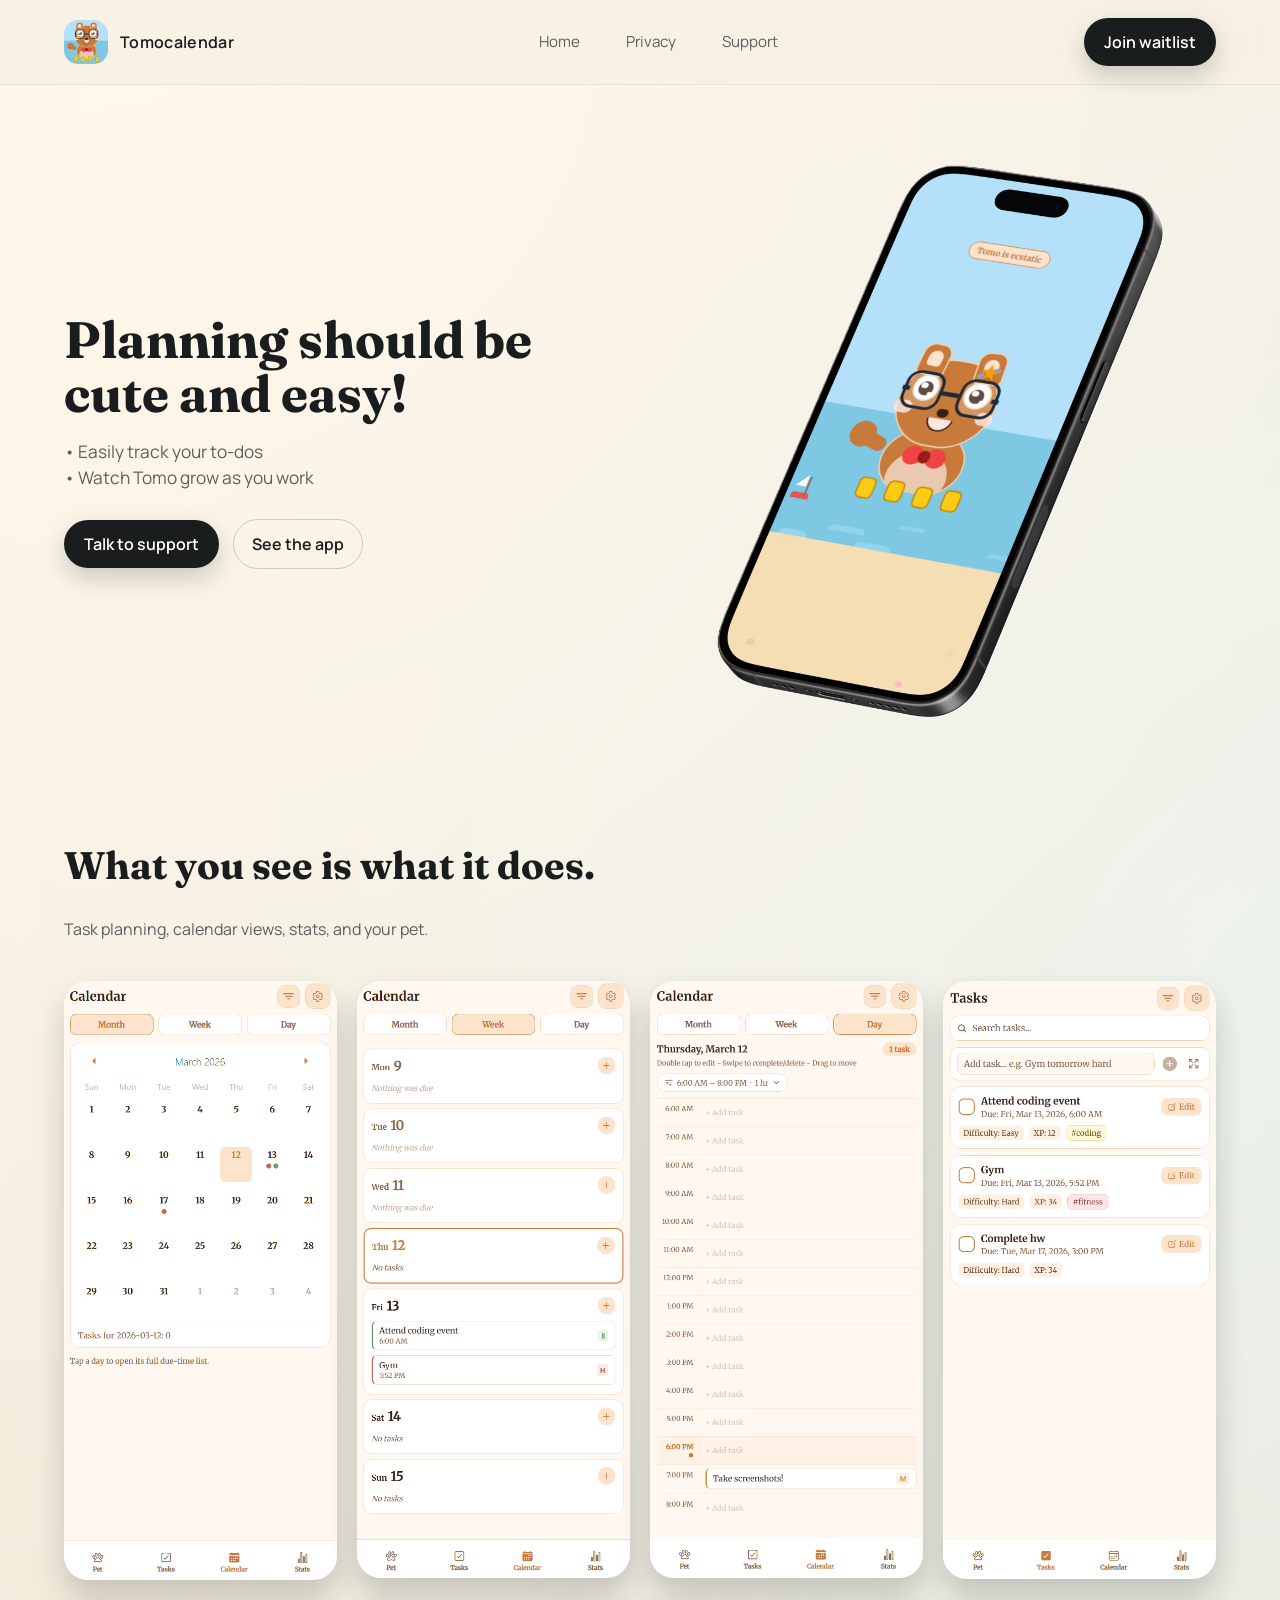
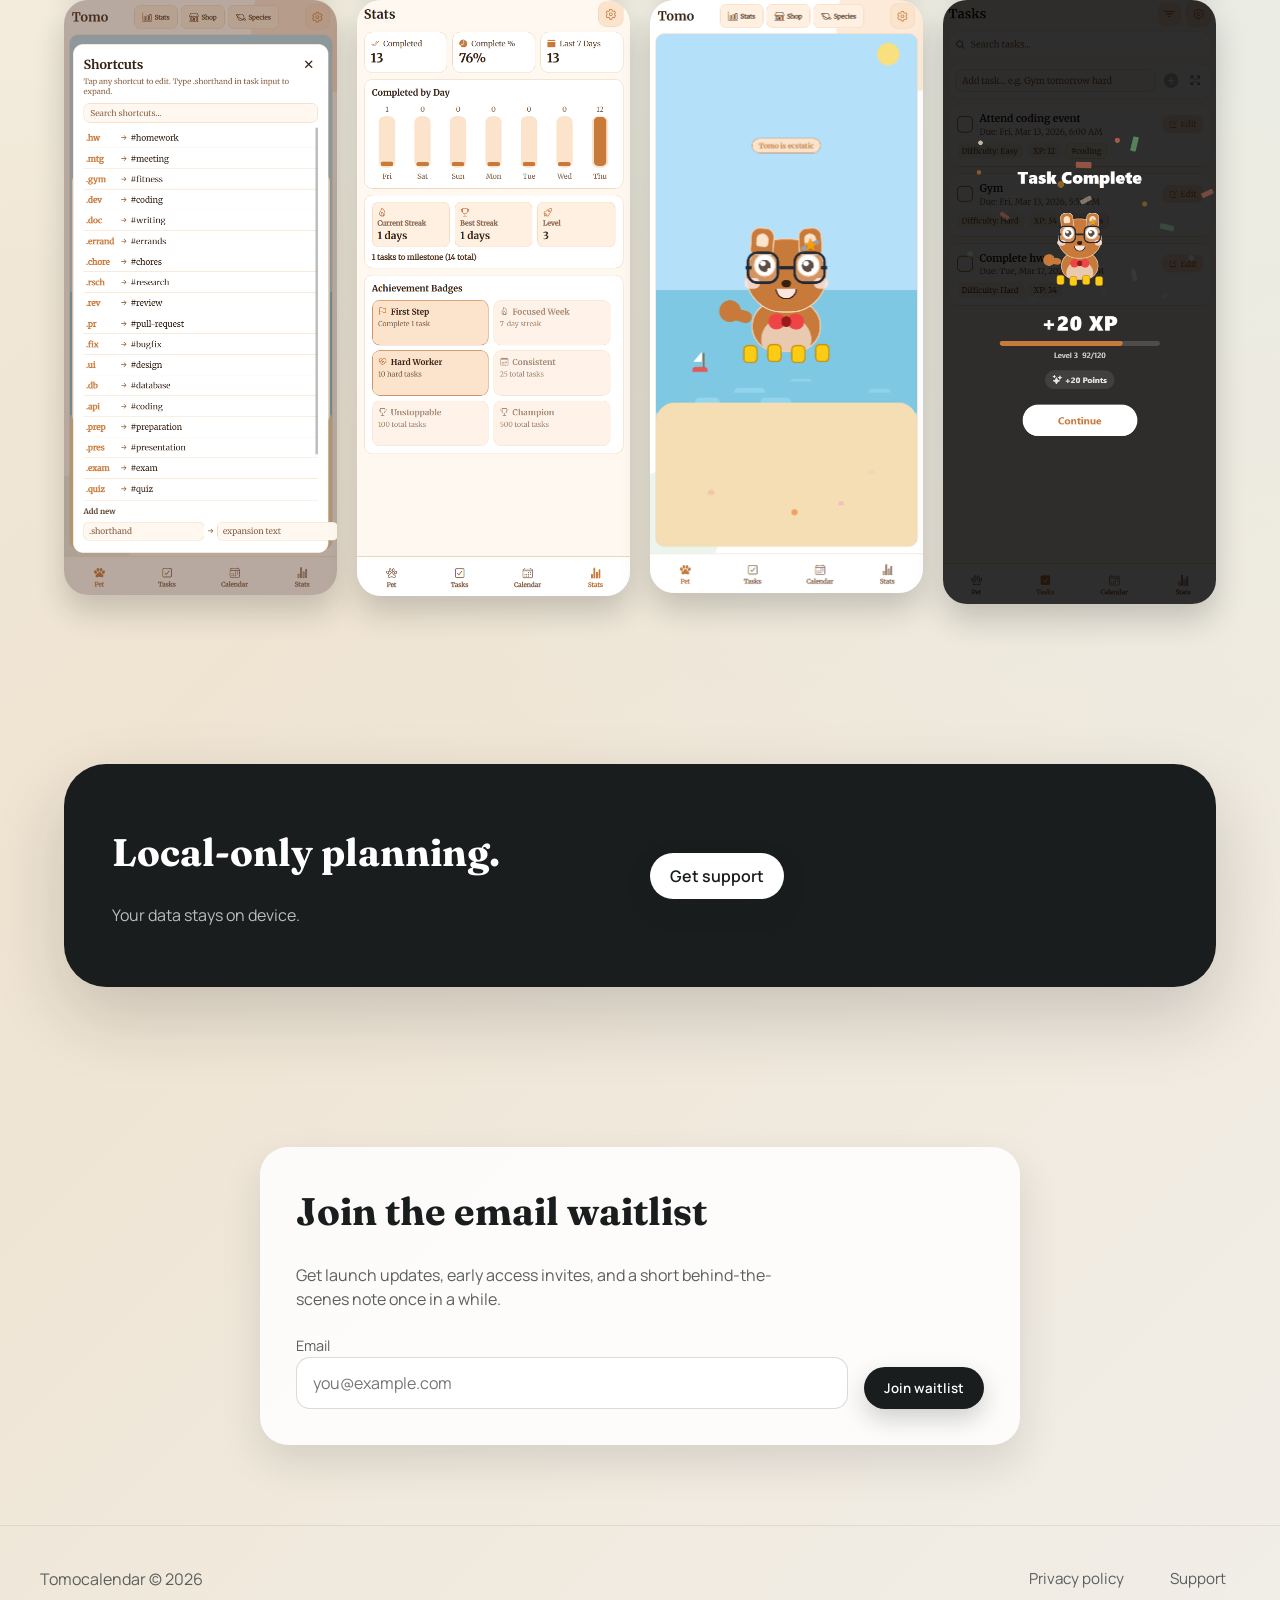
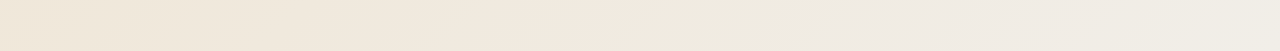
==== index.html @ 26db6b05 "first commit" ====
﻿<!DOCTYPE html>
<html lang="en">
  <head>
    <meta charset="UTF-8" />
    <meta name="viewport" content="width=device-width, initial-scale=1" />
    <title>Tomocalendar — Modern calendar + todo app</title>
    <meta
      name="description"
      content="Tomocalendar is a calm, modern calendar and todo app built for focus, clarity, and beautiful daily flow."
    />
    <link rel="preconnect" href="https://fonts.googleapis.com" />
    <link rel="preconnect" href="https://fonts.gstatic.com" crossorigin />
    <link
      href="https://fonts.googleapis.com/css2?family=Fraunces:wght@400;600;700&family=Manrope:wght@400;500;600;700&display=swap"
      rel="stylesheet"
    />
    <link rel="stylesheet" href="styles.css" />
  </head>
  <body>
    <header class="site-header">
      <nav class="nav">
        <a class="brand" href="index.html">
          <span class="brand-mark">
            <img src="assets/logo.png" alt="Tomo Calendar logo" />
          </span>
          <span>Tomocalendar</span>
        </a>
        <div class="nav-links">
          <a href="index.html">Home</a>
          <a href="privacy.html">Privacy</a>
          <a href="support.html">Support</a>
        </div>
        <a class="cta" href="index.html#waitlist">Join waitlist</a>
      </nav>
    </header>

    <main>
      <section class="hero">
        <div class="hero-copy reveal">
          <h1>Planning should be cute and easy!</h1>
          <p>
            • Easily track your to-dos
            <br>
            • Watch Tomo grow as you work
          </p>
          <div class="hero-actions">
            <a class="cta" href="support.html">Talk to support</a>
            <a class="secondary-button" href="#gallery">See the app</a>
          </div>
        </div>
        <div class="hero-media reveal">
          <img
            src="assets/mockup.png"
            alt="Tomocalendar mockup on a phone"
            class="hero-mockup"
          />
        </div>
      </section>

      <section class="section" id="gallery">
        <div class="reveal">
          <h2 class="section-title">What you see is what it does.</h2>
          <p class="section-subtitle">
            Task planning, calendar views, stats, and your pet.
          </p>
        </div>
        <div class="gallery reveal">
          <div class="phone-shot">
            <img
              src="assets/viewdotplotformonth.png"
              alt="Weekly schedule view on a phone"
            />
          </div>
          <div class="phone-shot">
            <img
              src="assets/viewweekschedule.png"
              alt="Daily schedule view on a phone"
            />
          </div>
          <div class="phone-shot">
            <img
              src="assets/viewdayschedule.png"
              alt="Monthly calendar dot plot on a phone"
            />
          </div>
          <div class="phone-shot">
            <img
              src="assets/easilyaddremovetasks.png"
              alt="Task list on a phone"
            />
          </div>
          <div class="phone-shot">
            <img
              src="assets/addshortcuts.png"
              alt="Task shortcuts on a phone"
            />
          </div>
          <div class="phone-shot">
            <img src="assets/viewstats.png" alt="Stats view on a phone" />
          </div>
          <div class="phone-shot">
            <img
              src="assets/raiseyourvirtualcompanion.png"
              alt="Tomodachi companion view on a phone"
            />
          </div>
          <div class="phone-shot">
            <img src="assets/happytomo.png" alt="Happy Tomodachi on a phone" />
          </div>
        </div>
      </section>

      <section class="section">
        <div class="cta-band reveal">
          <div>
            <h2 class="section-title">Local-only planning.</h2>
            <p>Your data stays on device.</p>
          </div>
          <div>
            <a class="cta" href="support.html">Get support</a>
          </div>
        </div>
      </section>

      <section class="section" id="waitlist">
        <div class="waitlist-card reveal">
          <h2 class="section-title">Join the email waitlist</h2>
          <p class="section-subtitle">
            Get launch updates, early access invites, and a short behind-the-scenes
            note once in a while.
          </p>
          <form class="waitlist-form" id="waitlist-form">
            <div>
              <label for="waitlist-email">Email</label>
              <input
                id="waitlist-email"
                name="email"
                type="email"
                autocomplete="email"
                placeholder="you@example.com"
                required
              />
            </div>
            <button class="cta" type="submit">Join waitlist</button>
          </form>
          <noscript>
            <p>
              JavaScript is required to open your email client. You can also email
              us directly at <strong>origincosupport@gmail.com</strong>.
            </p>
          </noscript>
        </div>
      </section>
    </main>

    <footer class="site-footer">
      <div class="footer-inner">
        <span>Tomocalendar © 2026</span>
        <div class="nav-links">
          <a href="privacy.html">Privacy policy</a>
          <a href="support.html">Support</a>
        </div>
      </div>
    </footer>

    <script src="scripts.js"></script>
  </body>
</html>
---- styles.css ----
﻿:root {
  color-scheme: light;
  --ink: #1a1d1d;
  --muted: #5b5f5e;
  --paper: #f7f1e3;
  --paper-2: #f1eee8;
  --teal: #2b6a6d;
  --sienna: #b6523b;
  --amber: #cb8b2b;
  --white: #ffffff;
  --shadow: 0 30px 70px rgba(26, 29, 29, 0.18);
  --shadow-soft: 0 18px 40px rgba(26, 29, 29, 0.12);
  --radius-xl: 42px;
  --radius-lg: 28px;
  --radius-md: 18px;
  --container: 1200px;
  --ease: cubic-bezier(0.22, 1, 0.36, 1);
}

* {
  box-sizing: border-box;
  margin: 0;
  padding: 0;
}

html {
  font-size: 16px;
  scroll-behavior: smooth;
}

body {
  font-family: "Manrope", "Helvetica Neue", sans-serif;
  color: var(--ink);
  background: radial-gradient(circle at 10% 0%, #fff7ea 0%, transparent 55%),
    radial-gradient(circle at 100% 30%, #e7f1ed 0%, transparent 60%),
    linear-gradient(135deg, #f7f1e3 0%, #efe4d2 55%, #f1eee8 100%);
  min-height: 100vh;
  line-height: 1.5;
}

img {
  max-width: 100%;
  display: block;
}

a {
  text-decoration: none;
  color: inherit;
}

.site-header {
  position: sticky;
  top: 0;
  z-index: 10;
  backdrop-filter: blur(12px);
  background: rgba(247, 241, 227, 0.8);
  border-bottom: 1px solid rgba(26, 29, 29, 0.06);
}

.nav {
  display: flex;
  align-items: center;
  justify-content: space-between;
  max-width: var(--container);
  margin: 0 auto;
  padding: 18px 24px;
  gap: 20px;
}

.brand {
  display: flex;
  align-items: center;
  gap: 12px;
  font-weight: 600;
  letter-spacing: 0.02em;
}

.brand-mark {
  width: 44px;
  height: 44px;
  border-radius: 14px;
  background: transparent;
  display: grid;
  place-items: center;
  overflow: hidden;
}

.brand-mark img {
  width: 100%;
  height: 100%;
  object-fit: contain;
  border-radius: 12px;
}

.nav-links {
  display: flex;
  gap: 18px;
  font-size: 0.95rem;
  color: var(--muted);
}

.nav-links a {
  padding: 10px 14px;
  border-radius: 999px;
  transition: background 0.3s var(--ease), color 0.3s var(--ease);
}

.nav-links a:hover,
.nav-links a:focus-visible {
  background: rgba(43, 106, 109, 0.12);
  color: var(--ink);
}

.cta {
  padding: 12px 20px;
  border-radius: 999px;
  background: var(--ink);
  color: var(--white);
  font-weight: 600;
  transition: transform 0.3s var(--ease), box-shadow 0.3s var(--ease);
  box-shadow: 0 10px 25px rgba(26, 29, 29, 0.2);
}

.cta:hover,
.cta:focus-visible {
  transform: translateY(-2px);
}

.hero {
  max-width: var(--container);
  margin: 0 auto;
  padding: 80px 24px 40px;
  display: grid;
  grid-template-columns: repeat(auto-fit, minmax(280px, 1fr));
  align-items: center;
  gap: 48px;
}

.hero-copy h1 {
  font-family: "Fraunces", "Georgia", serif;
  font-size: clamp(2.6rem, 4vw, 4.1rem);
  line-height: 1.05;
  margin-bottom: 18px;
}

.hero-copy p {
  font-size: 1.08rem;
  color: var(--muted);
  max-width: 420px;
  margin-bottom: 28px;
}

.hero-actions {
  display: flex;
  flex-wrap: wrap;
  gap: 14px;
  align-items: center;
}

.secondary-button {
  padding: 12px 18px;
  border-radius: 999px;
  border: 1px solid rgba(26, 29, 29, 0.2);
  font-weight: 600;
  color: var(--ink);
}

.hero-media {
  position: relative;
}

.hero-card {
  position: absolute;
  bottom: -24px;
  left: -18px;
  background: var(--white);
  border-radius: 20px;
  padding: 14px 18px;
  box-shadow: var(--shadow-soft);
  font-size: 0.9rem;
  color: var(--muted);
}

.section {
  max-width: var(--container);
  margin: 0 auto;
  padding: 80px 24px;
}

.section-title {
  font-family: "Fraunces", "Georgia", serif;
  font-size: clamp(2rem, 3vw, 3rem);
  margin-bottom: 22px;
}

.section-subtitle {
  color: var(--muted);
  max-width: 520px;
}

.feature-grid {
  margin-top: 40px;
  display: grid;
  grid-template-columns: repeat(auto-fit, minmax(230px, 1fr));
  gap: 24px;
}

.feature {
  background: rgba(255, 255, 255, 0.7);
  border-radius: var(--radius-lg);
  padding: 22px;
  box-shadow: var(--shadow-soft);
}

.feature h3 {
  font-size: 1.1rem;
  margin-bottom: 10px;
}

.feature p {
  color: var(--muted);
  font-size: 0.95rem;
}

.gallery {
  display: grid;
  gap: 20px;
  grid-template-columns: repeat(auto-fit, minmax(220px, 1fr));
  margin-top: 40px;
}

.gallery img {
  border-radius: var(--radius-lg);
  box-shadow: var(--shadow-soft);
}

.phone-shot {
  border-radius: var(--radius-xl);
}

.phone-shot img {
  border-radius: 24px;
  box-shadow: 0 16px 30px rgba(26, 29, 29, 0.2);
}

.showcase {
  display: grid;
  gap: 36px;
  grid-template-columns: repeat(auto-fit, minmax(260px, 1fr));
  align-items: center;
  margin-top: 50px;
}

.showcase img {
  border-radius: var(--radius-lg);
  box-shadow: var(--shadow);
}

.pill-row {
  display: flex;
  flex-wrap: wrap;
  gap: 12px;
  margin-top: 18px;
}

.pill {
  padding: 10px 16px;
  border-radius: 999px;
  background: rgba(43, 106, 109, 0.14);
  color: var(--teal);
  font-weight: 600;
  font-size: 0.9rem;
}

.cta-band {
  background: var(--ink);
  color: var(--white);
  border-radius: var(--radius-xl);
  padding: 60px 48px;
  display: grid;
  gap: 20px;
  grid-template-columns: repeat(auto-fit, minmax(240px, 1fr));
  align-items: center;
  box-shadow: var(--shadow);
}

.cta-band p {
  color: rgba(255, 255, 255, 0.7);
}

.cta-band .cta {
  background: var(--white);
  color: var(--ink);
}

.site-footer {
  border-top: 1px solid rgba(26, 29, 29, 0.08);
  padding: 32px 24px 50px;
  color: var(--muted);
}

.footer-inner {
  max-width: var(--container);
  margin: 0 auto;
  display: flex;
  flex-wrap: wrap;
  align-items: center;
  justify-content: space-between;
  gap: 18px;
}

.form-wrap {
  max-width: 720px;
  margin: 0 auto;
  padding: 80px 24px;
}

.form-card {
  background: rgba(255, 255, 255, 0.8);
  padding: 36px;
  border-radius: var(--radius-lg);
  box-shadow: var(--shadow-soft);
}

.waitlist-card {
  max-width: 760px;
  margin: 0 auto;
  background: rgba(255, 255, 255, 0.86);
  padding: 36px;
  border-radius: var(--radius-lg);
  box-shadow: var(--shadow-soft);
}

.waitlist-card .section-subtitle {
  margin-bottom: 22px;
}

.waitlist-form {
  display: grid;
  grid-template-columns: minmax(0, 1fr) auto;
  gap: 16px;
  align-items: end;
}

.form-card h1 {
  font-family: "Fraunces", "Georgia", serif;
  font-size: clamp(2rem, 3.4vw, 3rem);
  margin-bottom: 16px;
}

.form-card p {
  color: var(--muted);
  margin-bottom: 28px;
}

form {
  display: grid;
  gap: 16px;
}

label {
  font-size: 0.9rem;
  color: var(--muted);
}

input,
textarea {
  width: 100%;
  padding: 14px 16px;
  border-radius: 14px;
  border: 1px solid rgba(26, 29, 29, 0.16);
  font-family: inherit;
  font-size: 1rem;
  background: var(--white);
}

textarea {
  min-height: 140px;
  resize: vertical;
}

button {
  border: none;
  cursor: pointer;
  font-family: inherit;
}

.privacy-wrap {
  max-width: 860px;
  margin: 0 auto;
  padding: 80px 24px 120px;
}

.privacy-card {
  background: rgba(255, 255, 255, 0.86);
  padding: 40px;
  border-radius: var(--radius-lg);
  box-shadow: var(--shadow-soft);
}

.privacy-card h1 {
  font-family: "Fraunces", "Georgia", serif;
  font-size: clamp(2.1rem, 3.6vw, 3.2rem);
  margin-bottom: 20px;
}

.privacy-card h2 {
  margin: 28px 0 10px;
  font-size: 1.2rem;
}

.privacy-card p {
  color: var(--muted);
  margin-bottom: 14px;
}

.reveal {
  opacity: 0;
  transform: translateY(24px);
  transition: opacity 0.7s var(--ease), transform 0.7s var(--ease);
}

.reveal.in-view {
  opacity: 1;
  transform: translateY(0);
}

@media (max-width: 720px) {
  .nav {
    flex-direction: column;
    align-items: flex-start;
  }

  .nav-links {
    flex-wrap: wrap;
  }

  .hero {
    padding-top: 60px;
  }

  .hero-card {
    position: static;
    margin-top: 16px;
  }

  .cta-band {
    padding: 40px 28px;
  }

  .form-card {
    padding: 28px;
  }

  .waitlist-card {
    padding: 28px;
  }

  .waitlist-form {
    grid-template-columns: 1fr;
  }
}

@media (prefers-reduced-motion: reduce) {
  * {
    scroll-behavior: auto;
  }

  .reveal {
    transition: none;
  }
}
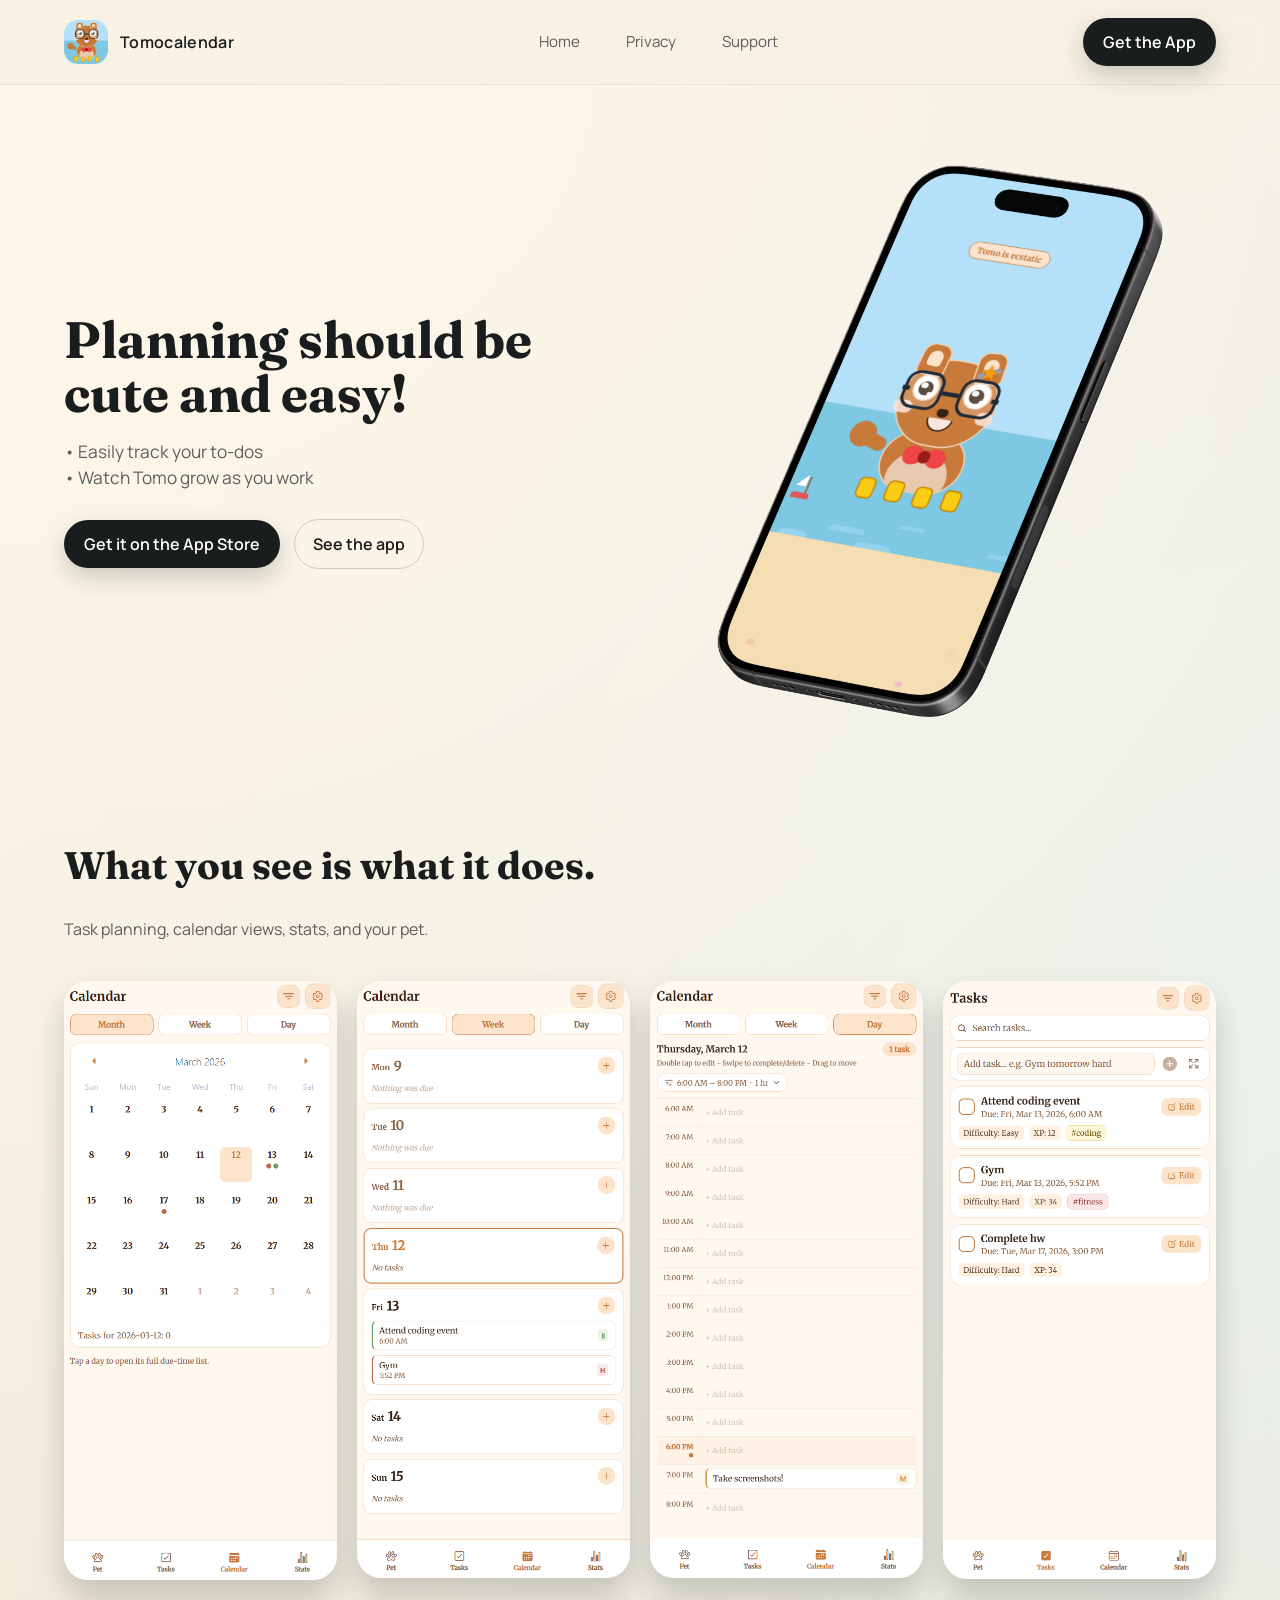
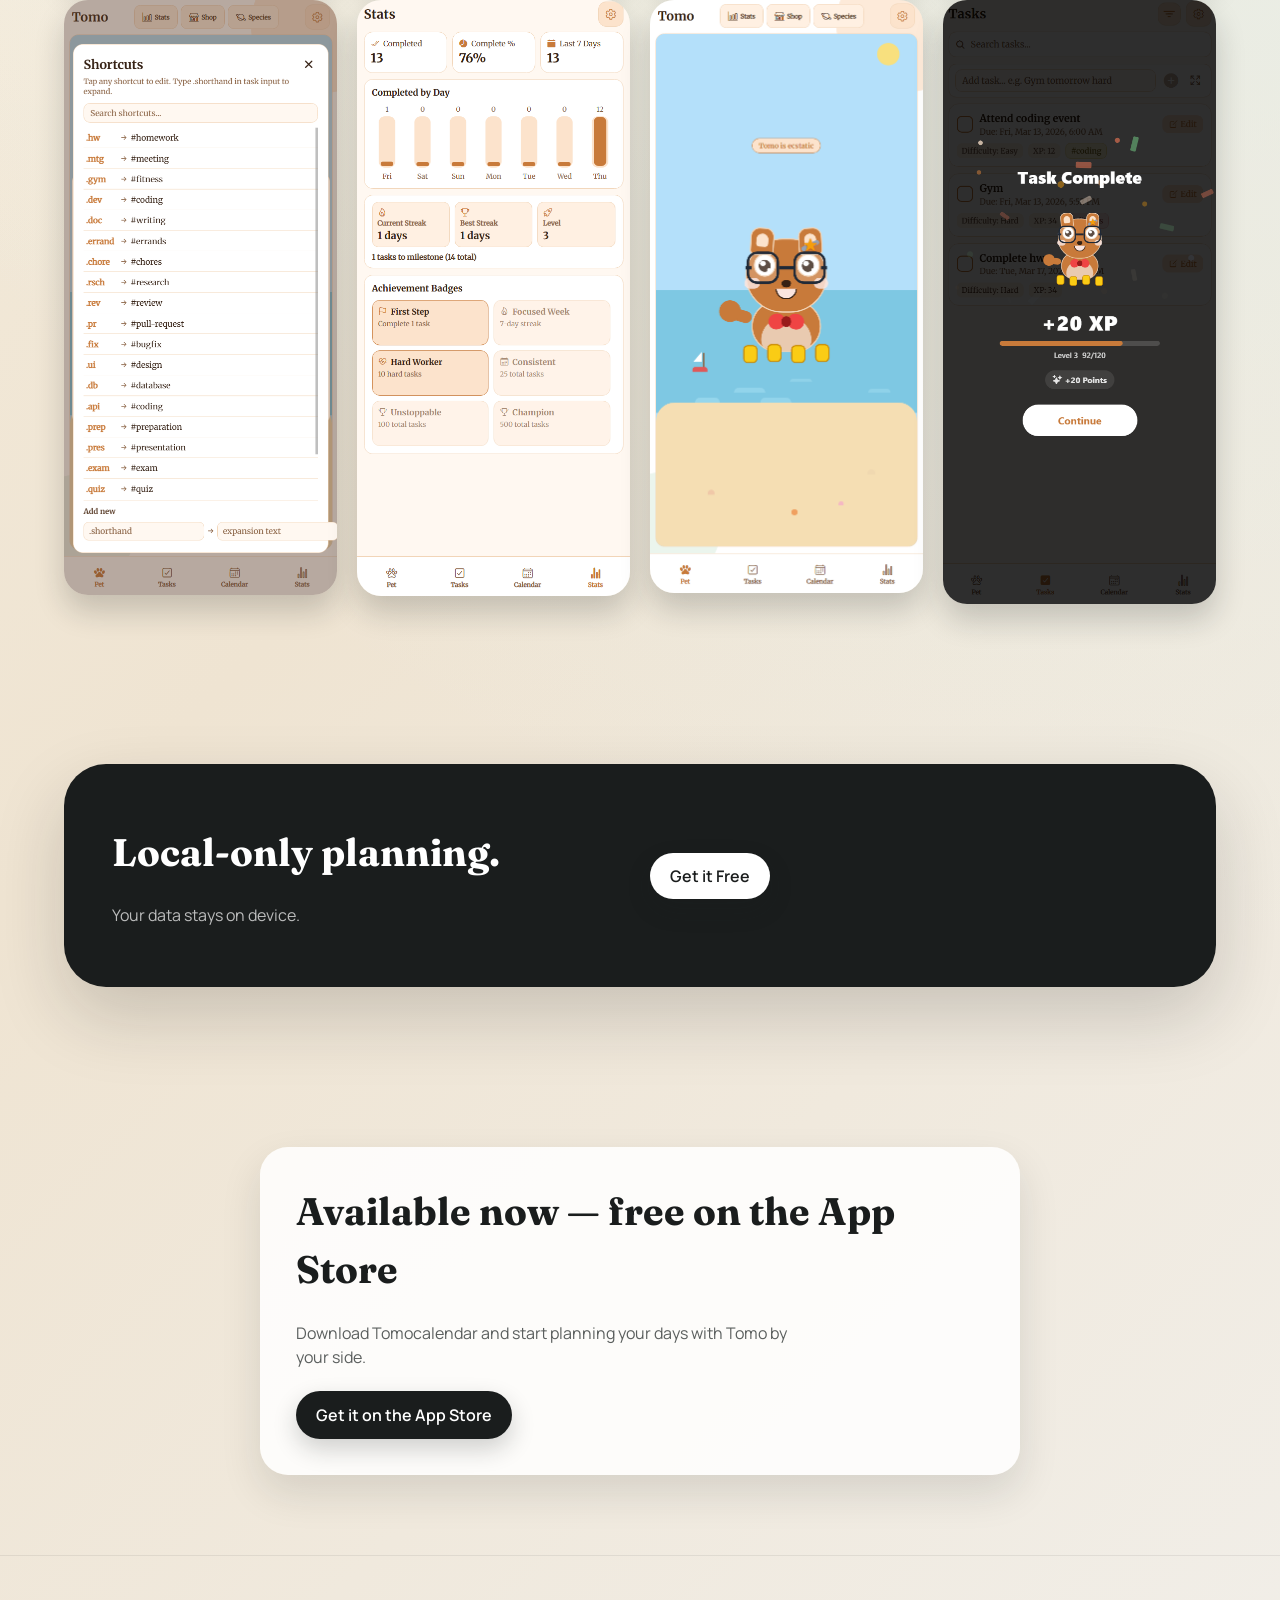
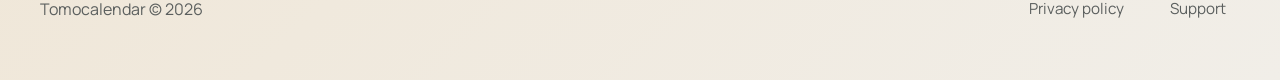
==== commit 58969e78: "updated website" ====
--- a/index.html
+++ b/index.html
@@ -30,7 +30,7 @@
           <a href="privacy.html">Privacy</a>
           <a href="support.html">Support</a>
         </div>
-        <a class="cta" href="index.html#waitlist">Join waitlist</a>
+        <a class="cta" href="https://apps.apple.com/us/app/tomocalendar/id6760508780">Get the App</a>
       </nav>
     </header>
 
@@ -44,7 +44,7 @@
             • Watch Tomo grow as you work
           </p>
           <div class="hero-actions">
-            <a class="cta" href="support.html">Talk to support</a>
+            <a class="cta" href="https://apps.apple.com/us/app/tomocalendar/id6760508780">Get it on the App Store</a>
             <a class="secondary-button" href="#gallery">See the app</a>
           </div>
         </div>
@@ -117,38 +117,20 @@
             <p>Your data stays on device.</p>
           </div>
           <div>
-            <a class="cta" href="support.html">Get support</a>
+            <a class="cta" href="https://apps.apple.com/us/app/tomocalendar/id6760508780">Get it Free</a>
           </div>
         </div>
       </section>
 
-      <section class="section" id="waitlist">
+      <section class="section" id="download">
         <div class="waitlist-card reveal">
-          <h2 class="section-title">Join the email waitlist</h2>
+          <h2 class="section-title">Available now — free on the App Store</h2>
           <p class="section-subtitle">
-            Get launch updates, early access invites, and a short behind-the-scenes
-            note once in a while.
+            Download Tomocalendar and start planning your days with Tomo by your side.
           </p>
-          <form class="waitlist-form" id="waitlist-form">
-            <div>
-              <label for="waitlist-email">Email</label>
-              <input
-                id="waitlist-email"
-                name="email"
-                type="email"
-                autocomplete="email"
-                placeholder="you@example.com"
-                required
-              />
-            </div>
-            <button class="cta" type="submit">Join waitlist</button>
-          </form>
-          <noscript>
-            <p>
-              JavaScript is required to open your email client. You can also email
-              us directly at <strong>origincosupport@gmail.com</strong>.
-            </p>
-          </noscript>
+          <div class="hero-actions" style="margin-top: 22px;">
+            <a class="cta" href="https://apps.apple.com/us/app/tomocalendar/id6760508780">Get it on the App Store</a>
+          </div>
         </div>
       </section>
     </main>
--- a/styles.css
+++ b/styles.css
@@ -239,6 +239,7 @@
 }
 
 .phone-shot img {
+  width: 100%;
   border-radius: 24px;
   box-shadow: 0 16px 30px rgba(26, 29, 29, 0.2);
 }
@@ -459,6 +460,17 @@
   .waitlist-form {
     grid-template-columns: 1fr;
   }
+
+  .gallery {
+    grid-template-columns: repeat(2, 1fr);
+    gap: 12px;
+    margin-top: 24px;
+  }
+
+  .phone-shot img {
+    border-radius: 16px;
+    box-shadow: 0 8px 16px rgba(26, 29, 29, 0.15);
+  }
 }
 
 @media (prefers-reduced-motion: reduce) {
